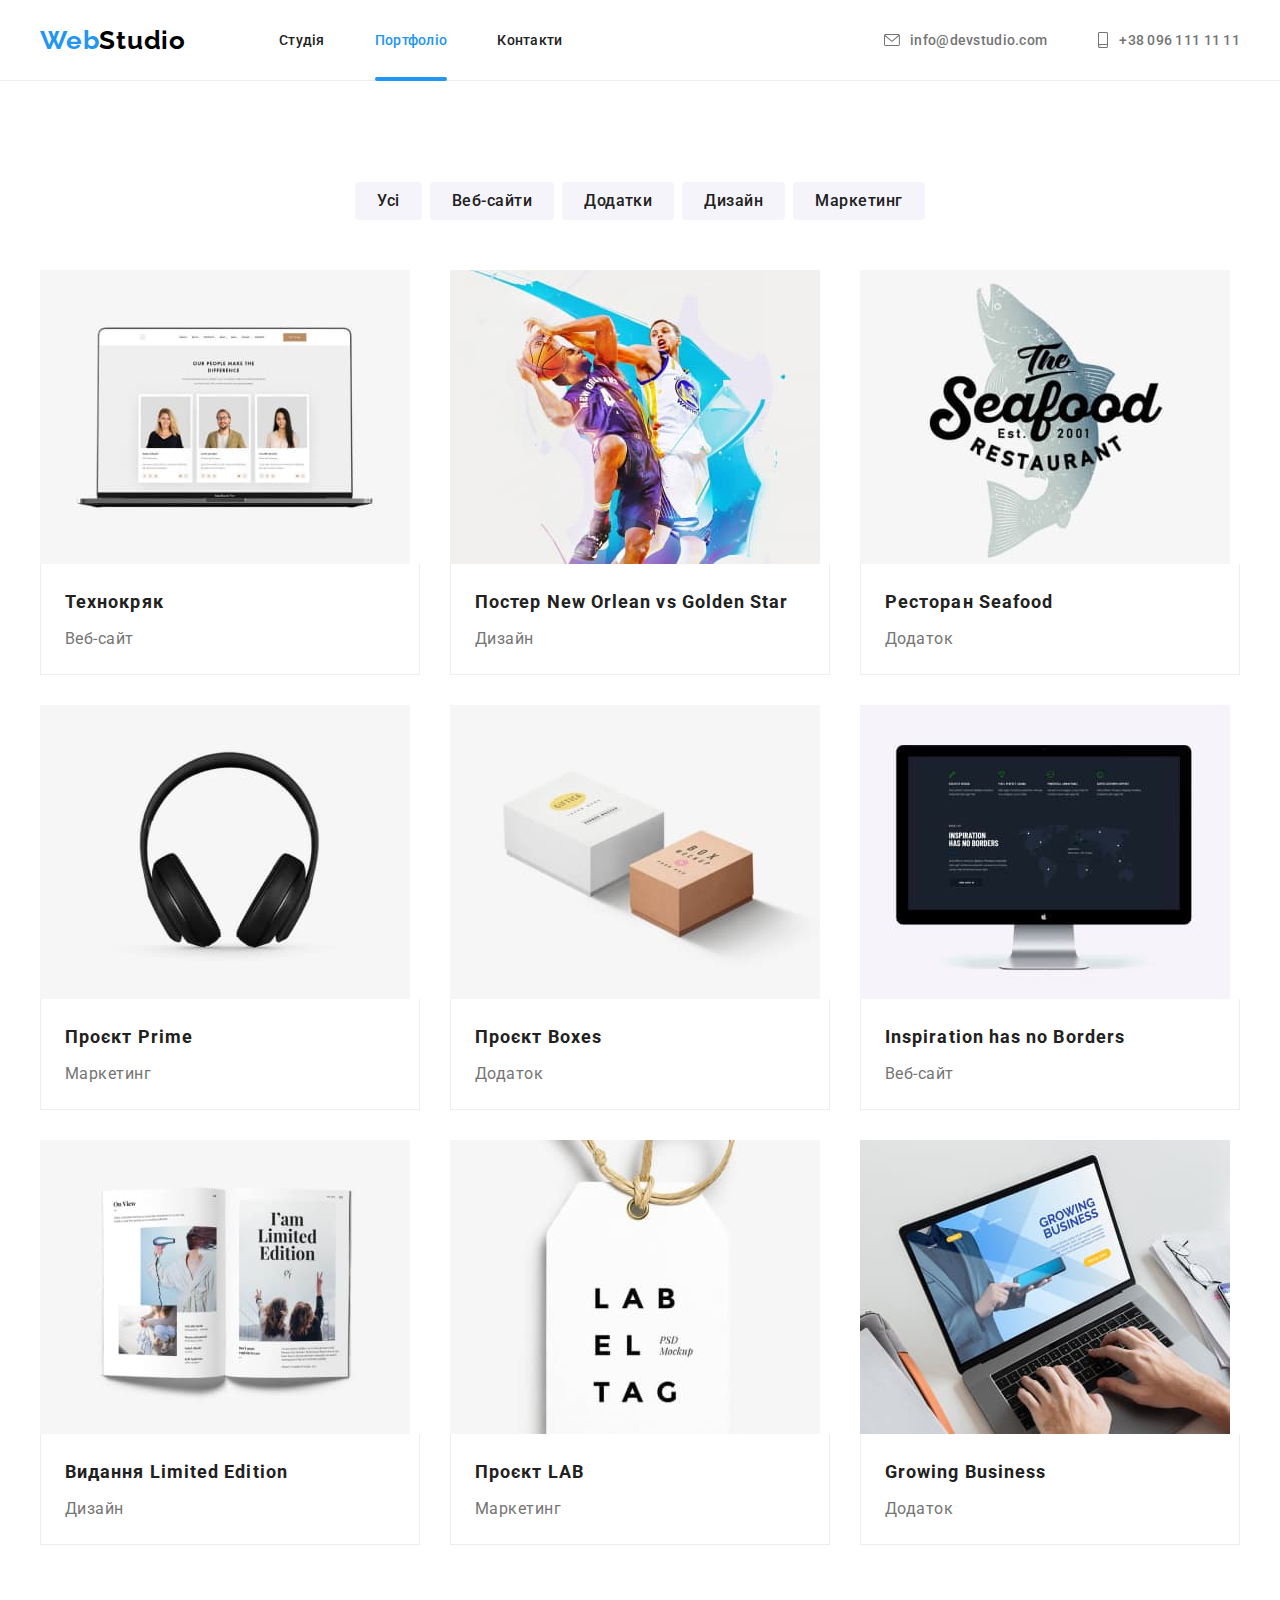
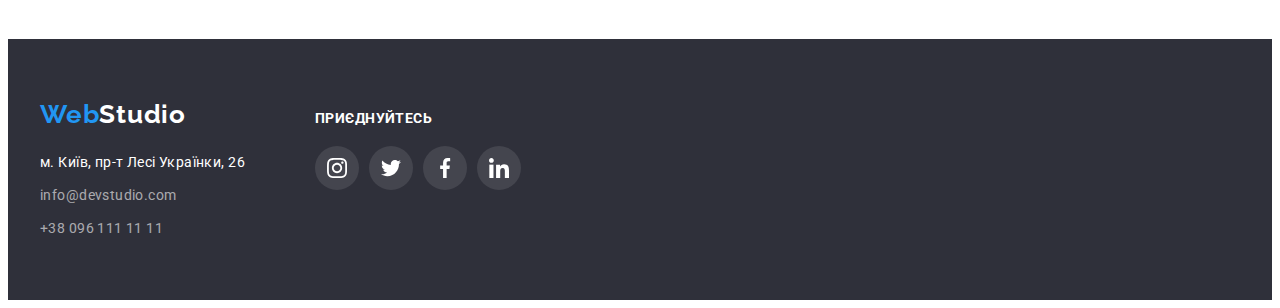
==== portfolio.html @ 6993a101 "mlk" ====
<!DOCTYPE html>
<html lang="uk">

<head>
    <meta charset="UTF-8" />
    <meta http-equiv="X-UA-Compatible" content="IE=edge" />
    <meta name="viewport" content="width=device-width, initial-scale=1.0" />
    <title>goit-markup-hw-02</title>
    <link rel="preconnect" href="https://fonts.googleapis.com" />
    <link rel="preconnect" href="https://fonts.gstatic.com" crossorigin />
    <link rel="preconnect" href="https://fonts.googleapis.com" />
    <link rel="preconnect" href="https://fonts.gstatic.com" crossorigin />
    <link
        href="https://fonts.googleapis.com/css2?family=Raleway:wght@700&family=Roboto:wght@400;500;700;900&display=swap"
        rel="stylesheet" />
    <link rel="stylesheet" href="https://cdnjs.cloudflare.com/ajax/libs/modern-normalize/1.1.0/modern-normalize.min.css"
        integrity="sha512-wpPYUAdjBVSE4KJnH1VR1HeZfpl1ub8YT/NKx4PuQ5NmX2tKuGu6U/JRp5y+Y8XG2tV+wKQpNHVUX03MfMFn9Q=="
        crossorigin="anonymous" referrerpolicy="no-referrer" />
    <link rel="stylesheet" href="./css/styles.css" />
</head>

<body>
    <div class="contaniner">
        <header class="header">
            <div class="container header-container">
                <nav class="header-nav">
                    <a href="./index.html" class="header-logo">
                        <span class="first-part-logo">Web</span><span class="last-part-logo">Studio</span></a>

                    <ul class="header-nav-list">
                        <li class="header-nav-item">
                            <a class="header-nav-link" href="./index.html">Студія</a>
                        </li>
                        <li class="header-nav-item">
                            <a class="header-nav-link current" href="./portfolio.html">Портфоліо</a>
                        </li>
                        <li class="header-nav-item">
                            <a class="header-nav-link" href="#">Контакти</a>
                        </li>
                    </ul>
                </nav>
                <ul class="header-contacts-list">
                    <li class="header-contact-item">
                        <a class="header-contact-link" href="mailto:info@devstudio.com">
                            <svg class="contact-icon icon-envelope" width="16px" height="12px">
                                <use href="./images/icons.svg#icon-envelope"></use>
                            </svg>
                            info@devstudio.com</a>
                    </li>
                    <li class="header-contact-item">
                        <a class="header-contact-link width" href="tel:+380961111111">
                            <svg class="contact-icon icon-smartphone" width="12px" height="16px">
                                <use href="./images/icons.svg#icon-smartphone"></use>
                            </svg>
                            +38 096 111 11 11</a>
                    </li>
                </ul>
            </div>
        </header>
        <main>
            <section class="section-portfolio">
                <div class="container">
                    <h1 class="visually-hidden">Портфоліо</h1>

                    <ul class="menu-btn">
                        <li class="btn-nav-li">
                            <button class="btn-nav" type="button">Усі</button>
                        </li>
                        <li class="btn-nav-li">
                            <button class="btn-nav" type="button">Веб-сайти</button>
                        </li>
                        <li class="btn-nav-li">
                            <button class="btn-nav" type="button">Додатки</button>
                        </li>
                        <li class="btn-nav-li">
                            <button class="btn-nav" type="button">Дизайн</button>
                        </li>
                        <li class="btn-nav-li">
                            <button class="btn-nav" type="button">Маркетинг</button>
                        </li>
                    </ul>

                    <ul class="card-list">
                        <li class="item">
                            <div class="card-thumb">
                            <img src="./images/portf1.jpg" alt="Технокряк" width="370" />
                            <div class="overlay">
                                <p class="overlay-text">Ресурс пропонує комплексні пропозиції з різним рівнем функціоналу та сервісів. Все це дозволить відвідувачу отримати вичерпні відомості про компанію чи приватну особу.</p>
                                </div>
                            </div>
                            <div class="card-div">
                                <h2 class="portfolio-title-item">Технокряк</h2>
                                <p class="portfolio-text-item">Веб-сайт</p>
                            </div>
                        </li>

                        <li class="item">
                            <div class="card-thumb">
                            <img src="./images/portf2.jpg" alt="Постер New Orlean vs Golden Star" width="370" />
                            <div class="overlay">
                                <p class="overlay-text">Ресурс пропонує комплексні пропозиції з різним рівнем функціоналу та сервісів. Все це дозволить відвідувачу отримати вичерпні відомості про компанію чи приватну особу.</p>
                                </div>
                            </div>
                            <div class="card-div">
                                <h2 class="portfolio-title-item">
                                    Постер New Orlean vs Golden Star
                                </h2>
                                <p class="portfolio-text-item">Дизайн</p>
                            </div>
                        </li>

                        <li class="item">
                            <div class="card-thumb">
                            <img src="./images/portf3.jpg" alt="Ресторан Seafood" width="370" />
                            <div class="overlay">
                                <p class="overlay-text">Ресурс пропонує комплексні пропозиції з різним рівнем функціоналу та сервісів. Все це дозволить відвідувачу отримати вичерпні відомості про компанію чи приватну особу.</p>
                                </div>
                            </div>
                            <div class="card-div">
                                <h2 class="portfolio-title-item">Ресторан Seafood</h2>
                                <p class="portfolio-text-item">Додаток</p>
                            </div>
                        </li>

                        <li class="item">
                            <div class="card-thumb">
                            <img src="./images/portf4.jpg" alt="Проєкт Prime" width="370" />
                            <div class="overlay">
                                <p class="overlay-text">Ресурс пропонує комплексні пропозиції з різним рівнем функціоналу та сервісів. Все це дозволить відвідувачу отримати вичерпні відомості про компанію чи приватну особу.</p>
                                </div>
                            </div>
                            <div class="card-div">
                                <h2 class="portfolio-title-item">Проєкт Prime</h2>
                                <p class="portfolio-text-item">Маркетинг</p>
                            </div>
                        </li>

                        <li class="item">
                            <div class="card-thumb">
                            <img src="./images/portf5.jpg" alt="Проєкт Boxes" width="370" />
                            <div class="overlay">
                                <p class="overlay-text">Ресурс пропонує комплексні пропозиції з різним рівнем функціоналу та сервісів. Все це дозволить відвідувачу отримати вичерпні відомості про компанію чи приватну особу.</p>
                                </div>
                            </div>
                            <div class="card-div">
                                <h2 class="portfolio-title-item">Проєкт Boxes</h2>
                                <p class="portfolio-text-item">Додаток</p>
                            </div>
                        </li>

                        <li class="item">
                            <div class="card-thumb">
                            <img src="./images/portf6.jpg" alt="Inspiration has no Borders" width="370" />
                            <div class="overlay">
                                <p class="overlay-text">Ресурс пропонує комплексні пропозиції з різним рівнем функціоналу та сервісів. Все це дозволить відвідувачу отримати вичерпні відомості про компанію чи приватну особу.</p>
                                </div>
                            </div>
                            <div class="card-div">
                                <h2 class="portfolio-title-item">
                                    Inspiration has no Borders
                                </h2>
                                <p class="portfolio-text-item">Веб-сайт</p>
                            </div>
                        </li>

                        <li class="item">
                            <div class="card-thumb">
                            <img src="./images/portf7.jpg" alt="Видання Limited Edition" width="370" />
                            <div class="overlay">
                                <p class="overlay-text">Ресурс пропонує комплексні пропозиції з різним рівнем функціоналу та сервісів. Все це дозволить відвідувачу отримати вичерпні відомості про компанію чи приватну особу.</p>
                                </div>
                            </div>
                            <div class="card-div">
                                <h2 class="portfolio-title-item">Видання Limited Edition</h2>
                                <p class="portfolio-text-item">Дизайн</p>
                            </div>
                        </li>

                        <li class="item">
                            <div class="card-thumb">
                            <img src="./images/portf8.jpg" alt="Проєкт LAB" width="370" />
                            <div class="overlay">
                                <p class="overlay-text">Ресурс пропонує комплексні пропозиції з різним рівнем функціоналу та сервісів. Все це дозволить відвідувачу отримати вичерпні відомості про компанію чи приватну особу.</p>
                                </div>
                            </div>
                            <div class="card-div">
                                <h2 class="portfolio-title-item">Проєкт LAB</h2>
                                <p class="portfolio-text-item">Маркетинг</p>
                            </div>
                        </li>

                        <li class="item down">
                            <div class="card-thumb">
                            <img src="./images/portf9.jpg" alt="Growing Business" width="370" />
                            <div class="overlay">
                                <p class="overlay-text">Ресурс пропонує комплексні пропозиції з різним рівнем функціоналу та сервісів. Все це дозволить відвідувачу отримати вичерпні відомості про компанію чи приватну особу.</p>
                                </div>
                            </div>
                            <div class="card-div">
                                <h2 class="portfolio-title-item">Growing Business</h2>
                                <p class="portfolio-text-item">Додаток</p>
                            </div>
                        </li>
                    </ul>
                </div>
            </section>
        </main>

        <footer class="footer">
            <div class="container">
                <div class="footer-container">
             <div class="footer-folow">
                <a href="./index.html" class="footer-logo">
                    <span class="first-part-logo">Web</span><span
                        class="last-part-logo last-color-logo">Studio</span></a>
                        
                    <address class="footer-adress">
                        <ul class="footer-list">
                            <li class="link">
                                <a class="footer-adress-link link" href="https://goo.gl/maps/CPtrU1FHBa2aNyZL9"
                                    target="_blank" rel="noopener noreferrer nofollow">м. Київ, пр-т Лесі Українки,
                                    26</a>
                            </li>
                            <li class="link">
                                <a class="footer-contact-link link" href="mailto:info@devstudio.com"
                                    lang="en">info@devstudio.com</a>
                            </li>
                            <li class="link">
                                <a class="footer-contact-link link" href="tel:+380961111111">+38 096 111 11 11</a>
                            </li>
                        </ul>
                    </address>
                </div>
                <div class="folow">
                    <p class="footer-icon-title">ПРИЄДНУЙТЕСЬ</p>
                    <ul class="footer-icon-item">
                        <li><a href="#" class="footer-link-icon"><svg class="footer-icon" width="20" height="20">
                                    <use href="./images/icons.svg#instagram"></use>
                                </svg></a></li>

                        <li><a href="#" class="footer-link-icon"><svg class="footer-icon" width="20" height="20">
                                    <use href="./images/icons.svg#twitter"></use>
                                </svg></a></li>

                        <li><a href="#" class="footer-link-icon"><svg class="footer-icon" width="20" height="20">
                                    <use href="./images/icons.svg#facebook"></use>
                                </svg></a></li>

                        <li><a href="#" class="footer-link-icon"><svg class="footer-icon" width="20" height="20">
                                    <use href="./images/icons.svg#linkedin"></use>
                                </svg></a></li>
                    </ul>
                </div>
            </div>
                
            </div>
        </footer>
    </div>
</body>

</html>
---- css/styles.css ----
h1,h2,h3,h4,h5,h6,p {
    margin: 0px;
}
ul {
    margin: 0px;
    padding: 0px;
    list-style: none;
}
a {
    text-decoration: none;
  
}
img {
    display: block;
    
}

button {
    cursor: pointer;

}



.container {
    width: 1200px;
    padding-left: 15px;
    padding-right: 15px;
    margin: 0 auto;
    
   
}


/*root*/
:root{
    --second-font: 'Raleway';
    --first-color: #212121;
    --second-color: #2196F3;
    --element-font-color:  #FFFFFF;
}
body {
    font-family: "Roboto", sans-serif;
    color: var(--first-color);
    background-color:var(--element-font-color);
    padding-top: 80px;
    }

/*header*/
.header { 
    border-bottom: 1px solid #ECECEC;
    position: fixed;
    width: 100%;
    top:0;
    left: 0;
    z-index: 1;
    background-color: #FFFFFF;
}
.header-container{
    display: flex;
 
    
}
.header-nav {
    display: flex;
    align-items: center;
    
}


.first-part-logo {
    font-family:var(--second-font) ;
    font-style: normal;
    font-weight: 700;
    font-size: 26px;
    line-height: calc(31 / 26);
    letter-spacing: 0.03em;
    color: var(--second-color);
}

.last-part-logo {
    font-family: var(--second-font);
    font-style: normal;
    font-weight: 700;
    font-size: 26px;
    line-height: calc(31 / 26);
    letter-spacing: 0.03em;
    color: #000000;
}
.header-nav-list {
    display: flex;
    align-items: center;
    margin-left: 93px;

    
  
}
.header-nav-item:not(:first-child) {
   
    text-align: center;
    margin-left: 50px;

}
.header-contact-item:hover{
fill: #2196F3;
}




.header-nav-link {
            position: relative;
         
            font-weight: 500;
            font-size: 14px;
            line-height: calc(16 / 14);
            letter-spacing: 0.02em;
            color: var(--first-color);
            padding-top: 32px;
            padding-bottom: 32px;
            display: block;
            transition-property: color, opacity;
            transition-duration: 250ms ;
            transition-timing-function:cubic-bezier(0.4, 0, 0.2, 1) ;


    
}
.header-nav-link.current{
    color:var(--second-color);
}

.header-nav-link:hover,
.header-nav-link:focus{
    color:var(--second-color);
}


.header-nav-link::after{
    content:'' ;
    position: absolute;
    bottom: -1px;
    left: 0;

    display: block;
    width: 100%;
    height: 4px;

    border-radius: 2px;
    background-color:#2196F3;

    opacity: 0;

    transition-property: color, opacity;
    transition-duration: 250ms ;
    transition-timing-function:cubic-bezier(0.4, 0, 0.2, 1) ;

}

.header-nav-link.current::after,
.header-nav-link:hover::after,
.header-nav-link:focus::after{
    opacity: 1;
    color: var(--second-color);
    
}
/*93 215*/
.header-contacts-list {
    display: flex;
    margin-left: auto;
    
    
}
.icon-envelope{
   
}

.icon-smartphone{ 
   
}


 

.header-contact-item:not(:first-child){
    margin-left: 50px;
  
}
.header-contact-link {
            font-weight: 500;
            font-size: 14px;
            align-items: center;
            line-height: calc(16 / 14);
            letter-spacing: 0.02em;
            color: #757575; 
            padding-top: 32px;
            padding-bottom: 32px;
            display: flex ;
            transition-property: color;
            transition-duration: 250ms ;
            transition-timing-function:cubic-bezier(0.4, 0, 0.2, 1) ;        
}
.contact-icon{
    margin-right: 10px;
    fill: currentColor;
   
    
}
.header-contact-link:hover,
.header-contact-link:focus {
    color: #2196F3;
    
}




/*section hero*/
.hero {
            max-width: 1600px;
            margin-left: auto;
            margin-right: auto;
            background-color:#2F303A ;
            padding-top: 200px;
            padding-bottom: 200px;
            background-image:linear-gradient(to right,rgba(47, 48, 58, 0.4),rgba(47, 48, 58, 0.4)), url(../images/baground.jpg);
              
            background-size: cover;
            background-repeat: no-repeat;
            background-position: center;
            
            
    
}
.hero-title {
            font-weight: 900;
            font-size: 44px;
            line-height: calc(60 / 44);    
            text-align: center;
            letter-spacing: 0.06em;
            text-transform: uppercase;    
            color:var(--element-font-color);
            width: 696px;
            margin: 0 auto;
            margin-bottom: 30px;
}

.hero-btn {
            font-family: 'Roboto';
            font-style: normal;
            font-weight: 700;
            font-size: 16px;
            line-height: calc(30 / 16);
            display: flex;
            letter-spacing: 0.06em;
            background-color:var(--second-color);
            cursor: pointer;
            color: var(--element-font-color);
            border-radius: 4px;
            border: none;
            margin: 0 auto;
            padding:10px 32px 10px 32px;
            box-shadow: 0px 4px 4px rgba(0, 0, 0, 0.15);
            transition-property: background-color;
            transition-duration: 250ms ;
            transition-timing-function:cubic-bezier(0.4, 0, 0.2, 1) ;
            
 
}
.hero-btn:hover,
.hero-btn:focus {
            background-color: #188CE8;
            
}


/*section about*/
.about {
            padding-top: 94px;
            padding-bottom: 94px;
}
.visually-hidden {
            position: absolute;
            white-space: nowrap;
            width: 1px;
            height: 1px;
            overflow: hidden;
            border: 0;
            padding: 0;
            clip: rect(0 0 0 0);
            clip-path: inset(50%);
            margin: -1px;
} 

.box-icon{
    display: flex;
    width: 270px;
    height: 120px;
    background-color: #F5F4FA;
    border-radius: 4px;
    justify-content: center;
    align-items: center;
    margin-bottom: 30px;
}
.about-list {
}
.about-title-futures {
            font-weight: 700;
            font-size: 14px;
            line-height: calc(16 / 14);
            letter-spacing: 0.03em;
            text-transform: uppercase;
            color: var(--first-color);
            margin-bottom: 10px;
}
.about-text-item {
            font-weight: 400;
            font-size: 14px;
            line-height: 24px;    
            letter-spacing: 0.03em;    
            color: #757575;
            

}
.about-list-item{
    width: 270px;
   
    
    
}
.about-list-item:not(:first-child){
   margin-left: 30px;

}

.about-list{
    
    
   display: flex;
   
    
}
/*section box*/
.img-box {
            padding-bottom: 94px;
}
.img-box-title {
            font-weight: 700;
            font-size: 36px;
            line-height: calc(42 / 36);
            text-align: center;
            letter-spacing: 0.03em;    
            color: var(--first-color);
            
}
.img-box-list {
    display: flex;
    flex-wrap: wrap;
    margin-top: 50px;

}

.img-box-item:not(:first-child){
    margin-left: 30px;

}
.img-box-item{
    position: relative;
    display: flex;
    justify-content: center;
    
   
}

.box-title{
    position: absolute;
    bottom: 0;
    
    
    
}
.box-style-title{
   
   
            font-weight: 700;
            font-size: 14px;
            line-height: 16px;

            letter-spacing: 0.03em;
            text-transform: uppercase;


            color: #FFFFFF;
            background-color: rgba(47, 48, 58, 0.8);

            padding-top: 27px;
            padding-bottom: 27px;
}
.desk-add{ 
    padding-right: 107px;
    padding-left: 107px;
   
}
.phone-add{
    padding-right: 112px;
    padding-left: 113px;
}
.desine{
    padding-right: 94px;
    padding-left: 95px;
}
/*section team*/
.team-section{
    background: #F5F4FA;
    padding-top: 94px;
    padding-bottom: 94px;
    
}
.team {
            background: #F5F4FA;
            
           
}
.title-team {
            font-weight: 700;
            font-size: 36px;
            line-height: 42px;
            text-align: center;
            letter-spacing: 0.03em;
            color: var(--first-color);
            
            
            
        
}
.list-team {
            
            display: flex;
            margin-top: 50px;
               
}




.social-icons{
    display: flex;
    gap: 10px;
    justify-content: center;
    margin-top: 16px;
}

.social-link{
    display: flex;
    justify-content: center;
    align-items: center;

    width: 44px;
    height: 44px;
    background-color: #FFFFFF;
    color: #AFB1B8;
    border-radius: 50%;
    transition-property: background-color;
    transition-duration: 250ms ;
    transition-timing-function:cubic-bezier(0.4, 0, 0.2, 1) ;
}

.social-link:hover,
.social-link:focus{
    background-color: #2196F3;
    
}


.social-link:hover, .social-icon{
    fill: #FFFFFF;
    
}

.social-icon{
    transition-property: fill;
    transition-duration: 250ms ;
    transition-timing-function:cubic-bezier(0.4, 0, 0.2, 1) ;
}
.socials-icon {
    transition-property: fill;
    transition-duration: 250ms ;
}



.social-link{
    
fill: currentColor;
}






.card:not(:first-child){
    margin-left: 30px;
}
.card {
    border-radius: 0px 0px 4px 4px;
    box-shadow: 0px 1px 3px rgba(0, 0, 0, 0.12), 0px 1px 1px rgba(0, 0, 0, 0.14), 0px 2px 1px rgba(0, 0, 0, 0.2);
}
.card-styles {
            background-color: var(--element-font-color);
            width: 270px;
}
.title-name {
            font-weight: 500;
            font-size: 16px;
            line-height: calc(19 / 16);    
            text-align: center;
            letter-spacing: 0.03em;
            color: var(--first-color);

            margin-bottom: 10px;
}
.text-position {
            font-weight: 400;
            font-size: 16px;
            line-height: calc(19 / 16);    
            text-align: center;
            letter-spacing: 0.03em;    
            color: #757575;
            

}
.team-card-div {
    padding-bottom: 30px;
    padding-top: 30px;

}

/*clients*/

.clients {
    margin-top: 94px;
    margin-bottom: 94px;
}
.clients-title{
font-weight: 700;
font-size: 36px;
line-height: 42px;
text-align: center;
letter-spacing: 0.03em;

color: #212121;
margin-bottom: 50px;
}

.client-list{
    display: flex;
    justify-content: center;
    align-items: center;
    gap: 30px;
}
.client-link{
    display: flex;
    align-items: center;
    justify-content: center;
    width: 170px;
    height: 92px;
    border: 1px solid #AFB1B8;
    color:#AFB1B8 ;
    border-radius: 4px;
    transition-property:border-color, color ;
    transition-duration: 250ms ;
    transition-timing-function:cubic-bezier(0.4, 0, 0.2, 1) ;
 
    
}
.client-link:hover,
.client-link:focus{
    border-color: #2196F3;
    color: #2196F3;
   

    
}
.client-icon{
     fill: currentColor;
}


.client-icon:hover, .client-link:hover  {
   
    
}
.client-icon:hover,
.client-icon:focus{
    
    
}



/*footer*/
.footer {
            background: #2F303A;
            padding-top: 60px;
            padding-bottom: 60px;
            
            
}

    
.footer-container{

            display: flex;
            align-items: baseline;

}


.footer-adress{          
            
            margin-top: 20px;            
}




.last-color-logo {
            color: var(--element-font-color);
}

.footer-list {
            
            font-style: normal;
            


}
.link:not(:first-child){
            margin-top: 9px;
}

   

.footer-adress-link {
            font-weight: 400;
            font-size: 14px;
            line-height: calc(24 / 14);    
            letter-spacing: 0.03em;    
            color: var(--element-font-color);
            transition-property: color;
            transition-duration: 250ms ;
            transition-timing-function:cubic-bezier(0.4, 0, 0.2, 1) ;
            
}
.footer-adress-link:hover,
.footer-adress-link:focus{        
            color: var(--second-color);
           
}

.btn-nav-li:not(:first-child){
            margin-left: 8px;
}


.footer-contact-link {
            font-weight: 400;
            font-size: 14px;
            line-height: calc(24 / 14);
            letter-spacing: 0.03em;    
            color: rgba(255, 255, 255, 0.6);
            transition-property: color;
            transition-duration: 250ms ;
            transition-timing-function:cubic-bezier(0.4, 0, 0.2, 1) ;
}
.footer-contact-link:hover,
.footer-contact-link:focus {
            color: var(--second-color);
            
}

.folow{
    
            margin-left: 70px;
    
}

.footer-icon{ 
  
           justify-content: center;
   
           align-items: center;
    
    
   
}
.footer-link-icon{
            display: flex;
            justify-content: center;
            align-items: center;

            width: 44px;
            height: 44px;
            background-color: rgba(255, 255, 255, 0.1);;
            border-radius: 50%;
            fill:var(--element-font-color);
            transition-property: background-color;
            transition-duration: 250ms ;
            transition-timing-function:cubic-bezier(0.4, 0, 0.2, 1) ;
}
.footer-link-icon:hover,
.footer-link-icon:focus{
            background-color: #2196F3;
            
}


.footer-icon-title{
            font-weight: 700;
            font-size: 14px;
            line-height: 16px;
            letter-spacing: 0.03em;
            text-transform: uppercase;
            display: block;
            color:var(--element-font-color);



}
.footer-icon-item{
            display: flex;
            gap: 10px;
            margin-top: 20px;
}
.folow-mailing{
    display: block;
            font-weight: 700;
            font-size: 14px;
            line-height: 16px;
            letter-spacing: 0.03em;
            text-transform: uppercase;

            margin-bottom: 20px;

            color:var(--element-font-color);

}

.maile-sing-up{
    margin-left: 93px;
}

.mailing-list{
    
    display: flex;
}

.form-size{
    width: 358px;
    height: 50px;
    padding-left: 16px;

    background-color: #2F303A;

    border: 1px solid rgba(255, 255, 255, 0.3);
    filter: drop-shadow(0px 4px 4px rgba(0, 0, 0, 0.15));
    border-radius: 4px;
}
.btn-sing-up{
    
    font-weight: 700;
    font-size: 16px;
    line-height: 30px;
    
    display: flex;
    align-items: center;
    text-align: center;
    letter-spacing: 0.06em;
    
    
    margin-left: 10px;
    padding-top:10px ;
    padding-bottom: 10px;
    padding-left: 28px; 
    margin-bottom: 0;
    
    color: var(--element-font-color);
    background-color: var(--second-color);

    box-shadow: 0px 4px 4px rgba(0, 0, 0, 0.15);
    border-radius: 4px;
    border: none;

    
    
}
.icon-send{
    margin-left: 10px;
    margin-right: 13px;
}




/*portfolio*/
.section-portfolio {
            padding-top: 94px;
            padding-bottom: 94px;
    
}

.menu-btn {
            display: flex;
            margin-bottom: 50px;
            justify-content: center;
        
}



        



.btn-nav-li{
    
            border-radius: 4px;
}

.btn-nav {
            font-family: 'Roboto';
            font-style: normal;
            font-weight: 500;
            font-size: 16px;
            line-height: calc(26 / 16);
            text-align: center;
            letter-spacing: 0.03em;    
            color: var(--first-color);
            background-color: #F5F4FA;
            border-radius: 4px;
            cursor: pointer;
            padding: 6px 22px 6px 22px;
            margin: 0 auto;
            border: none;
            transition-property: background-color, color,box-shadow;
            transition-duration: 250ms ;
            transition-timing-function:cubic-bezier(0.4, 0, 0.2, 1) ;
            
            
}


.btn-nav:hover,
.btn-nav:focus{
            background-color: var(--second-color);
            color: var(--element-font-color);
            box-shadow: 0px 3px 1px rgba(0, 0, 0, 0.1), 0px 1px 2px rgba(0, 0, 0, 0.08), 0px 2px 2px rgba(0, 0, 0, 0.12);
            
}

.card-list  {
    display: flex;
    flex-wrap: wrap;
    padding: 0;
    margin: 0;
    list-style: none ;

    margin-left: -30px;
    margin-top: -30px;
    
    
}
.item {
    display: block;
    transition-property: box-shadow;
    transition-duration: 250ms ;
    transition-timing-function:cubic-bezier(0.4, 0, 0.2, 1) ;

}

.item:hover,
.item:focus{
    box-shadow: 0px 1px 1px rgba(0, 0, 0, 0.12), 0px 4px 4px rgba(0, 0, 0, 0.06), 1px 4px 6px rgba(0, 0, 0, 0.16);
   

}

    
.card-list > .item {
    flex-basis: calc(100% / 3 - 30px);

    margin-left: 30px;
    margin-top: 30px;
    
}
.portfolio-title-item {
            font-weight: 700;
            font-size: 18px;
            line-height: calc(36 / 18);    
            letter-spacing: 0.06em;    
            color: var(--first-color);
            
            
}
.portfolio-text-item {
            font-weight: 400;
            font-size: 16px;
            line-height: calc(30 / 16);    
            letter-spacing: 0.03em;    
            color: #757575;
            margin-top: 4px;
            
}

.card-div{
    border: 1px solid #EEEEEE;
    border-top: 0px;


    padding-left: 24px;
    padding-right: 24px;
    padding-top: 20px;
    padding-bottom: 20px;
}
.card-thumb{
    position: relative;
    overflow: hidden;
}
.overlay {
    position: absolute;
    top: 0;
    left: 0;

    width: 100%;
    height: 100%;

    transform: translateY(100%);

    display: flex;
    align-items: center;

    background: rgba(33, 150, 243, 0.9);
    transition-property:  transform ;
    transition-duration: 250ms ;
    transition-timing-function:cubic-bezier(0.4, 0, 0.2, 1) ;
}
.overlay-text{
    font-weight: 400;
    font-size: 18px;
    line-height: 28px;
    letter-spacing: 0.03em;

    padding-left: 24px;
    padding-right: 24px;
    

    color: #FFFFFF;
}

.item:hover .overlay{
    transform: translateY(0);
}

 


/*modal*/
.backdrop{
    position: fixed;
    top: 0;
    left: 0;
    width: 100%;
    height: 100%;
    background-color: rgba(0, 0, 0, 0.2);
    opacity: 1;
    pointer-events: initial;
    visibility: visible;
    transition-property: opacity, visibility;
    transition-duration: 250ms ;
    transition-timing-function:cubic-bezier(0.4, 0, 0.2, 1) ;
}

.backdrop.is-hidden {
    opacity: 0;
    pointer-events: none;
    visibility: hidden;
    
}
.modal{
    margin-top: 50px;
    position: absolute;
    top: 50%;
    left: 50%;
    transform: translate(-50%, -50%);
    min-height: 581px;
    min-width: 528px;
    background-color: #FFFFFF;
    border-radius: 4px;

}
.close-btn{
            display: flex;
            align-items: center;
            justify-content: center;
            position: absolute;
            top: 8px;
            right: 8px;


            width: 30px;
            height: 30px;
            padding: 0;
            background-color: #FFFFFF;
            border-radius: 50%;
            border: 1px solid rgba(0, 0, 0, 0.1);
            transition-property: background-color;
            transition-duration: 250ms ;
            transition-timing-function:cubic-bezier(0.4, 0, 0.2, 1) ;
}


.modal-title {
            font-weight: 700;
            font-size: 20px;
            line-height: 23px;
            text-align: center;
            letter-spacing: 0.03em;
            margin-top: 40px;

            color: #212121;
}
.modal-data {
    
}
.filed{
    margin-top: 12px;
}
.form-filed:not(:first-child){
    margin-top: 10px;
}
.model-lable{
    
    margin-left: 40px;
    font-weight: 400;
    font-size: 12px;
    line-height: 14px;

    font-weight: 400;
    font-size: 12px;
    line-height: 14px;

    
    letter-spacing: 0.01em;

    color: #757575;


    
}
.icon-name{
    position: fixed;
    left: 0;
    
}
.madal-data-item{
    position: relative;
}


.madal-data-item {
    width: 448px;
    height: 40px;
    display: flex;
    flex-direction: column;
    margin-left: 40px;
    margin-top: 4px;

    

    border: 1px solid rgba(33, 33, 33, 0.2);
    border-radius: 4px;

   
    
}

.madal-data-comment{
    width: 448px;
    height: 120px;
    display: flex;
    flex-direction: column;
    margin-left: 40px;

    font-weight: 400;
    font-size: 12px;
    line-height: 14px;
    letter-spacing: 0.01em;
    margin-top: 4px;
    
    


    border: 1px solid rgba(33, 33, 33, 0.2);
    border-radius: 4px; 
}

.madal-data-comment::placeholder{
    
    color: rgba(117, 117, 117, 0.5);
}
 
.contract {
    
    margin-top: 20px;
    text-align: center;
}
.contract-label {
    font-weight: 400;
    font-size: 14px;
    line-height: 24px;
    display: block;

    letter-spacing: 0.03em;

    color: #757575;

}
.form-checkbox{
cursor: pointer;
justify-content: center;
}

.form-checkbox:checked{
    border-color: transparent;
    background-size: 16px;
}
.form-checkbox-icon .unchecked{
opacity: 1;
}
.form-checkbox:checked + .form-checkbox-icon .unchecked{
    opacity: 0;
}
.form-checkbox-icon .checked{
opacity: 0;
}
.form-checkbox:checked + .form-checkbox-icon .checked{
    opacity: 1;
}
.unchecked{

}
.checked{

}




.terms-contract {
    font-weight: 400;
    font-size: 14px;
    line-height: 24px;
    text-decoration:underline;

    letter-spacing: 0.03em;

    color: var(--second-color);

}
.madal-button {
    width: 200px;
    height: 50px;
    
   
    margin-top: 30px;
    margin-bottom: 40px;
    text-align: center;

    border: none;
    background: #2196F3;
    box-shadow: 0px 4px 4px rgba(0, 0, 0, 0.15);
    border-radius: 4px;
    
    font-weight: 700;
    font-size: 16px;
    line-height: 30px;

    letter-spacing: 0.06em;

    color: #FFFFFF;


}
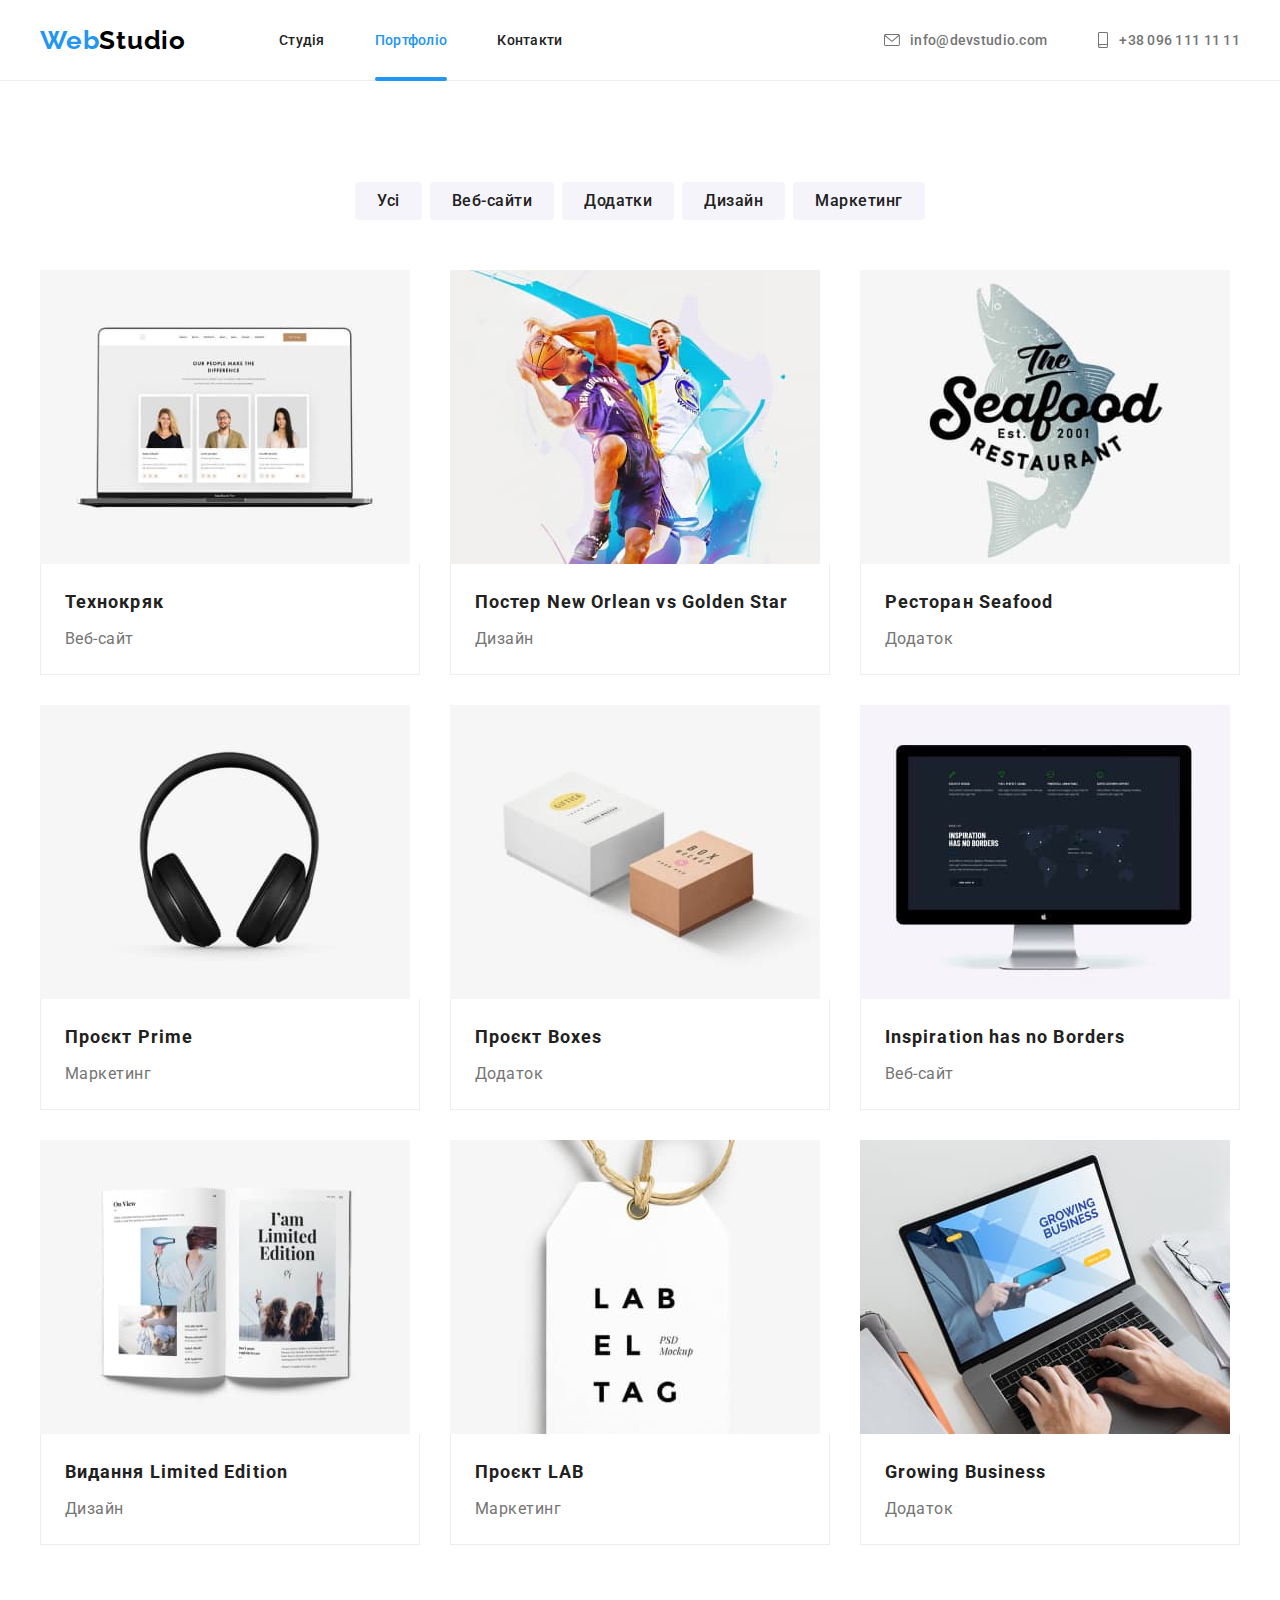
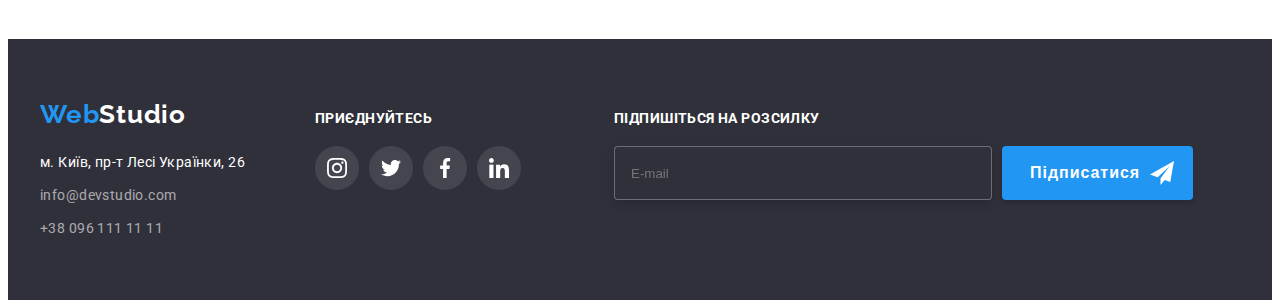
==== commit 44dea756: "sf" ====
--- a/portfolio.html
+++ b/portfolio.html
@@ -217,16 +217,16 @@
                     <address class="footer-adress">
                         <ul class="footer-list">
                             <li class="link">
-                                <a class="footer-adress-link link" href="https://goo.gl/maps/CPtrU1FHBa2aNyZL9"
+                                <a class="footer-adress-link " href="https://goo.gl/maps/CPtrU1FHBa2aNyZL9"
                                     target="_blank" rel="noopener noreferrer nofollow">м. Київ, пр-т Лесі Українки,
                                     26</a>
                             </li>
                             <li class="link">
-                                <a class="footer-contact-link link" href="mailto:info@devstudio.com"
+                                <a class="footer-contact-link " href="mailto:info@devstudio.com"
                                     lang="en">info@devstudio.com</a>
                             </li>
                             <li class="link">
-                                <a class="footer-contact-link link" href="tel:+380961111111">+38 096 111 11 11</a>
+                                <a class="footer-contact-link " href="tel:+380961111111">+38 096 111 11 11</a>
                             </li>
                         </ul>
                     </address>
@@ -251,9 +251,34 @@
                                 </svg></a></li>
                     </ul>
                 </div>
+            
+            
+              <div class="maile-sing-up">
+              <p class="folow-mailing">Підпишіться на розсилку</p>
+              <div class="mailing-list">
+              <form action="" autocomplete="on" name="sing-up-form">
+                <label for="mailing-list"> 
+                    <input type="text" class="form-size" name="E-mail" placeholder="E-mail">
+                </label>
+              </form>
+            
+            
+              <button class="btn-sing-up" type="submit">
+                Підписатися
+                <svg class="icon-send" width="24px" height="24px">
+                    <use href="./images/icons.svg#icon-send">
+                    </use>
+                </svg>
+            
+            
+            
+            </button>
+        </div>
             </div>
-                
-            </div>
+
+
+        </div>
+    </div>
         </footer>
     </div>
 </body>
--- a/css/styles.css
+++ b/css/styles.css
@@ -171,13 +171,7 @@
     
     
 }
-.icon-envelope{
-   
-}
-
-.icon-smartphone{ 
-   
-}
+
 
 
  
@@ -587,16 +581,6 @@
 }
 
 
-.client-icon:hover, .client-link:hover  {
-   
-    
-}
-.client-icon:hover,
-.client-icon:focus{
-    
-    
-}
-
 
 
 /*footer*/
@@ -734,7 +718,7 @@
             margin-top: 20px;
 }
 .folow-mailing{
-    display: block;
+            display: block;
             font-weight: 700;
             font-size: 14px;
             line-height: 16px;
@@ -1020,6 +1004,59 @@
 }
 
 
+.form-item{
+    display: block;
+    margin-bottom: 4px;
+    margin-top: 12px;
+}
+.form-item:not(:first-child){
+    margin-top: 10px;
+}
+
+.form-label{
+    position: relative;
+}
+.form-input{ 
+            width: 448px;
+            height: 40px;
+            left: 576px;
+            top: 314px;
+            
+            padding-left: 42px;
+            border: 1px solid rgba(33, 33, 33, 0.2);
+            border-radius: 4px;
+
+            transition: border-color;
+            transition-duration: 250ms ;
+            transition-timing-function:cubic-bezier(0.4, 0, 0.2, 1) ;
+
+
+}
+
+.form-icon{
+    position: absolute;
+    left: 0;
+    margin-left: 12px;
+    margin-top: 11px;
+    fill: #212121;
+    transition: fill;
+    transition-duration: 250ms ;
+    transition-timing-function:cubic-bezier(0.4, 0, 0.2, 1) ;
+
+
+}
+
+.textarea{
+    width: 448px;
+    resize: none;
+
+    padding-top: 12px;
+    padding-left:16px ;
+
+    border: 1px solid rgba(33, 33, 33, 0.2);
+    border-radius: 4px;
+}
+
 .modal-title {
             font-weight: 700;
             font-size: 20px;
@@ -1030,42 +1067,71 @@
 
             color: #212121;
 }
-.modal-data {
-    
-}
-.filed{
-    margin-top: 12px;
-}
-.form-filed:not(:first-child){
-    margin-top: 10px;
-}
-.model-lable{
-    
+.icon-close{
+    transition: fill;
+    transition-duration: 250ms ;
+    transition-timing-function:cubic-bezier(0.4, 0, 0.2, 1) ;
+}
+
+
+.icon-close:hover,
+.icon-close:focus{
+    fill: #2196F3;
+
+
+}
+
+.form-field{
     margin-left: 40px;
-    font-weight: 400;
     font-size: 12px;
     line-height: 14px;
-
-    font-weight: 400;
-    font-size: 12px;
-    line-height: 14px;
-
-    
     letter-spacing: 0.01em;
-
     color: #757575;
-
-
-    
-}
-.icon-name{
-    position: fixed;
-    left: 0;
-    
-}
-.madal-data-item{
-    position: relative;
-}
+}
+
+
+
+.form-icon:hover{
+    fill: #2196F3;
+
+
+
+}
+
+
+
+.form-input:hover,
+.form-input:focus{
+    border-color: #2196F3;
+    fill: #2196F3;
+   
+
+    
+}
+
+
+.form-massege{
+    display: block;
+    
+    width: 448px;
+
+    border: 1px solid rgba(33, 33, 33, 0.2);
+    border-radius: 4px;
+
+    padding-top: 12px;
+    padding-left: 16px;
+    resize: none;
+}
+.form-massege::placeholder{
+    
+    color: rgba(117, 117, 117, 0.5);
+}
+
+
+
+    
+    
+
 
 
 .madal-data-item {
@@ -1075,7 +1141,7 @@
     flex-direction: column;
     margin-left: 40px;
     margin-top: 4px;
-
+    
     
 
     border: 1px solid rgba(33, 33, 33, 0.2);
@@ -1105,54 +1171,63 @@
     border-radius: 4px; 
 }
 
-.madal-data-comment::placeholder{
-    
-    color: rgba(117, 117, 117, 0.5);
-}
+
  
 .contract {
     
     margin-top: 20px;
     text-align: center;
-}
+    
+    
+}
+
 .contract-label {
-    font-weight: 400;
-    font-size: 14px;
-    line-height: 24px;
     display: block;
-
-    letter-spacing: 0.03em;
-
-    color: #757575;
-
-}
+    
+}
+
 .form-checkbox{
-cursor: pointer;
-justify-content: center;
-}
+    appearance: none;
+
+    width: 16px;
+    height: 15px;
+
+    border: 2px solid #111319;
+    border-radius: 2px;
+    
+    background-image: url("data:image/svg+xml,%3Csvg xmlns='http://www.w3.org/2000/svg'%0AviewBox='0 0 31 24'%3E%3Cpath d='M4.697 11.404l-0.165-0.157-2.48 2.349 8.738 8.336 18.358-17.513-2.464-2.35-15.894 15.148-6.093-5.812z '%0Afill='%23ffffff'%0A/%3E%3C/svg%3E%0A");
+    background-repeat: no-repeat;
+    background-position:bottom left;
+    background-size: 0;
+    cursor: pointer;
+
+    transition-duration: 250ms ;
+    transition-timing-function:cubic-bezier(0.4, 0, 0.2, 1) ;
+
+}
+
+.form-checkbox{}
 
 .form-checkbox:checked{
+    background-color: #2196F3;
+    background-size:13px;
     border-color: transparent;
-    background-size: 16px;
-}
-.form-checkbox-icon .unchecked{
-opacity: 1;
-}
-.form-checkbox:checked + .form-checkbox-icon .unchecked{
-    opacity: 0;
-}
-.form-checkbox-icon .checked{
-opacity: 0;
-}
-.form-checkbox:checked + .form-checkbox-icon .checked{
-    opacity: 1;
-}
-.unchecked{
-
-}
-.checked{
-
-}
+
+
+}
+.form-agreeement-text{
+   user-select: none;
+   font-weight: 400;
+   font-size: 14px;
+   line-height: 24px;
+   letter-spacing: 0.03em;
+   color: #757575;
+   margin-left: 3px;
+}
+
+
+
+
 
 
 
@@ -1178,7 +1253,7 @@
     text-align: center;
 
     border: none;
-    background: #2196F3;
+    background-color: #188CE8;
     box-shadow: 0px 4px 4px rgba(0, 0, 0, 0.15);
     border-radius: 4px;
     
@@ -1190,5 +1265,7 @@
 
     color: #FFFFFF;
 
+     
+
 
 }